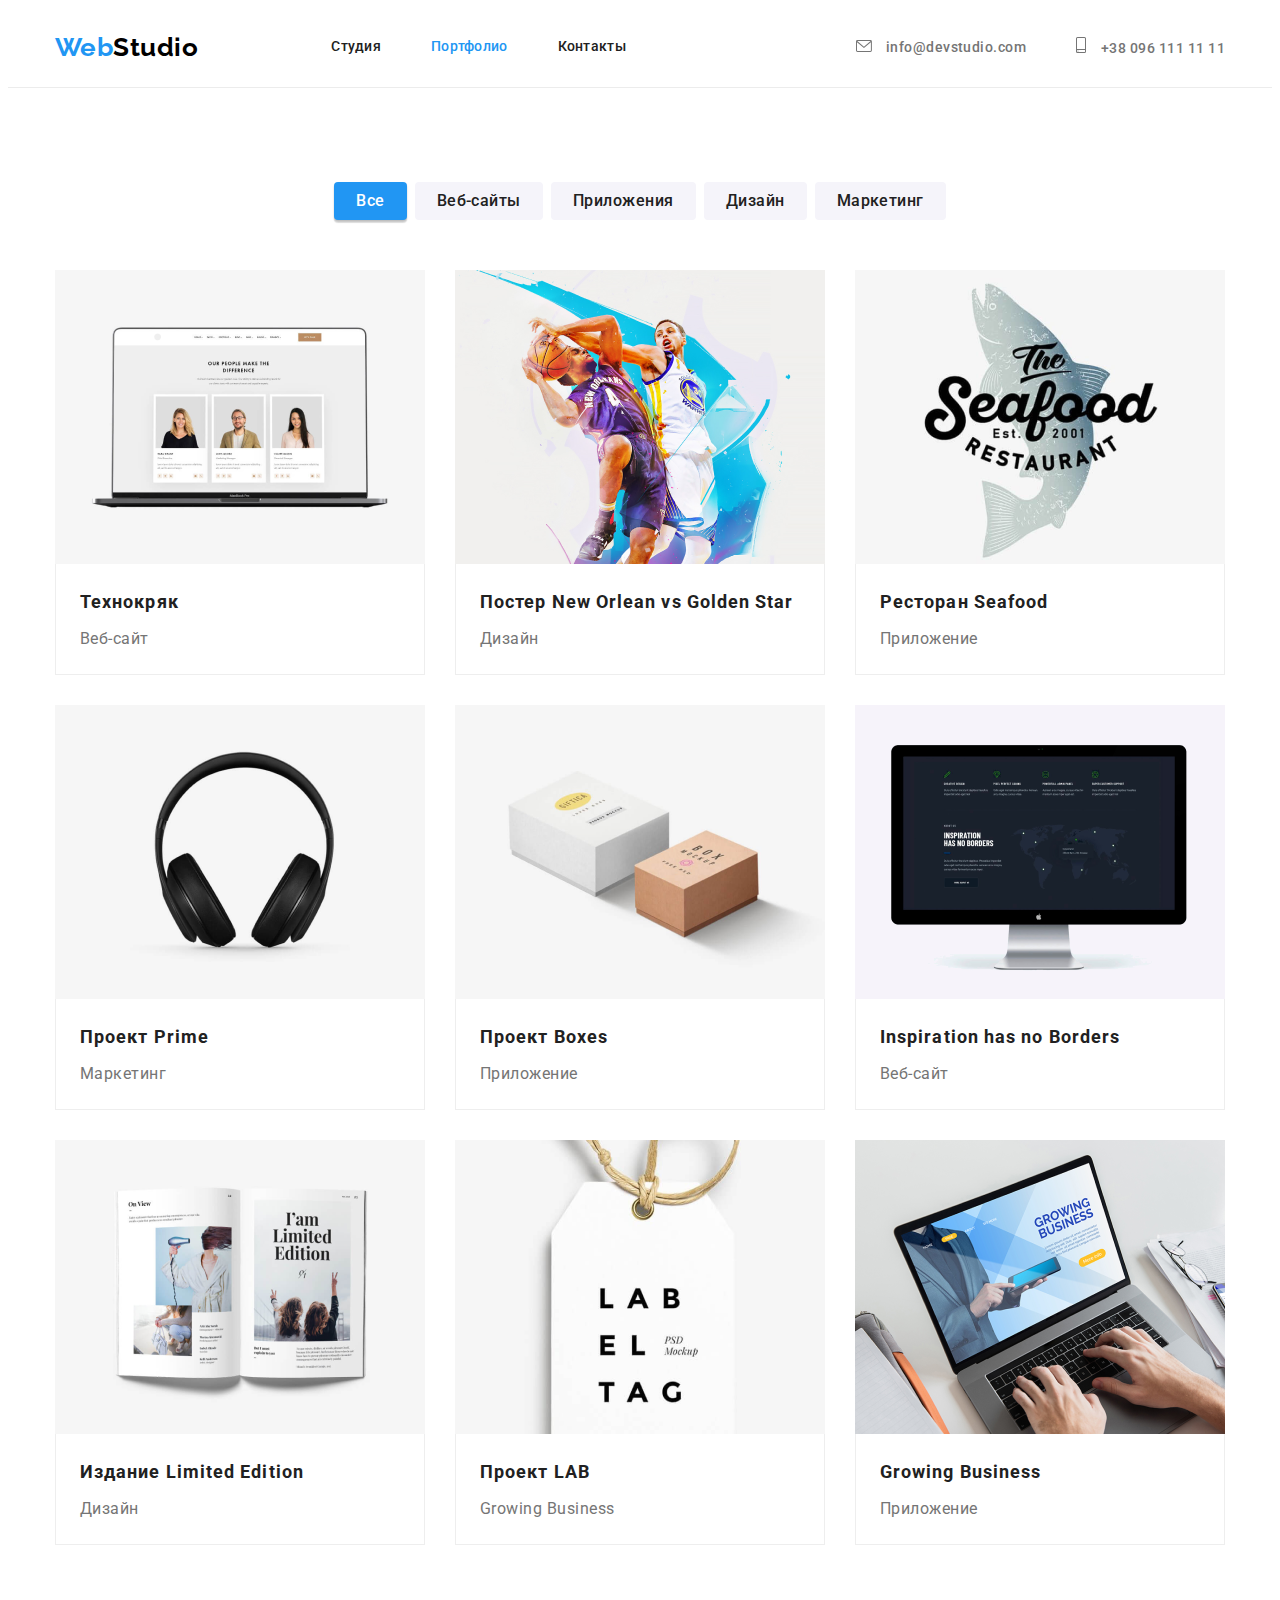
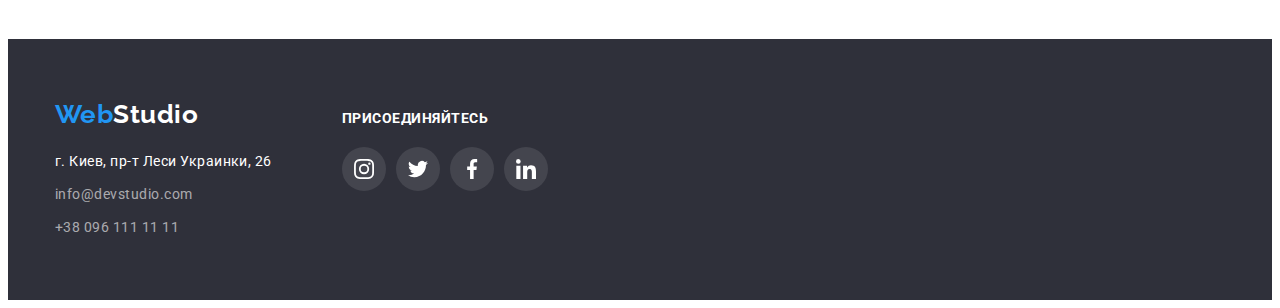
==== portfolio.html @ 97b9b70c "clone" ====
<!DOCTYPE html>
<html lang="uk">
  <head>
    <meta charset="UTF-8" />
    <meta http-equiv="X-UA-Compatible" content="IE=edge" />
    <meta name="viewport" content="width=device-width, initial-scale=1.0" />
    <title>Портфолио</title>
    <link rel="preconnect" href="https://fonts.googleapis.com" />
    <link rel="preconnect" href="https://fonts.gstatic.com" crossorigin />
    <link
      href="https://fonts.googleapis.com/css2?family=Raleway:wght@700&family=Roboto:wght@400;500;700&display=swap"
      rel="stylesheet"
    />
    <link
      rel="stylesheet"
      href="https://cdnjs.cloudflare.com/ajax/libs/modern-normalize/1.1.0/modern-normalize.min.css"
      integrity="sha512-wpPYUAdjBVSE4KJnH1VR1HeZfpl1ub8YT/NKx4PuQ5NmX2tKuGu6U/JRp5y+Y8XG2tV+wKQpNHVUX03MfMFn9Q=="
      crossorigin="anonymous"
      referrerpolicy="no-referrer"
    />
    <link rel="stylesheet" href="./css/styles.css" />
  </head>
  <body>
    <header class="header">
      <div class="container">
        <nav class="nav">
          <a href="index.html" class="logo">
            <span class="logo-item1">Web</span
            ><span class="logo-item2">Studio</span></a
          >
          <ul class="nav-list">
            <li class="site-nav">
              <a class="link" href="index.html">Студия </a>
            </li>
            <li class="site-nav">
              <a class="link current" href="portfolio.html">Портфолио </a>
            </li>
            <li class="site-nav">
              <a class="link" href="#">Контакты </a>
            </li>
          </ul>
        </nav>
        <nav class="nav-contacts">
          <ul class="contacts-list">
            <li class="site-contacts">
              <a class="link-mail" href="mailto:info@devstudio.com">
                <svg class="icon-envelope">
                  <use href="./image/symbol-defs.svg#icon-envelope"></use>
                </svg>
                info@devstudio.com
              </a>
            </li>
            <li class="site-contacts">
              <svg class="icon-smartphone">
                <use href="./image/symbol-defs.svg#icon-smartphone"></use>
              </svg>
              <a class="link-tel" href="tel:+380961111111">+38 096 111 11 11</a>
            </li>
          </ul>
        </nav>
      </div>
    </header>
    <main>
      <section class="section nav-buttons">
        <div class="container portfolio-container">
          <h1 class="text-hidden">Список</h1>
          <ul class="nav-buttons-list">
            <li class="site-nav-button">
              <button class="button button-current" type="button">Все</button>
            </li>
            <li class="site-nav-button">
              <button class="button" type="button">Веб-сайты</button>
            </li>
            <li class="site-nav-button">
              <button class="button" type="button">Приложения</button>
            </li>
            <li class="site-nav-button">
              <button class="button" type="button">Дизайн</button>
            </li>
            <li class="site-nav-button">
              <button class="button" type="button">Маркетинг</button>
            </li>
          </ul>

          <h2 class="text-hidden">Описание</h2>
          <ul class="portfolio-cards">
            <li class="card">
              <img src="./image/image1.png" alt="Веб-сайт Технокряк" />

              <div class="text-decor-card">
                <h3 class="portfolio-text-title">Технокряк</h3>
                <p class="portfolio-text">Веб-сайт</p>
              </div>
            </li>
            <li class="card">
              <img
                src="./image/image2.png"
                alt="Дизайн Постер New Orlean vs Golden Star"
              />
              <div class="text-decor-card">
                <h3 class="portfolio-text-title">
                  Постер New Orlean vs Golden Star
                </h3>
                <p class="portfolio-text">Дизайн</p>
              </div>
            </li>
            <li class="card">
              <img src="./image/image3.png" alt="Приложение Ресторан Seafood" />
              <div class="text-decor-card">
                <h3 class="portfolio-text-title">Ресторан Seafood</h3>
                <p class="portfolio-text">Приложение</p>
              </div>
            </li>
            <li class="card">
              <img src="./image/image4.png" alt="Маркетинг Проект Prime" />
              <div class="text-decor-card">
                <h3 class="portfolio-text-title">Проект Prime</h3>
                <p class="portfolio-text">Маркетинг</p>
              </div>
            </li>
            <li class="card">
              <img src="./image/image5.png" alt="Приложение Проект Boxes" />
              <div class="text-decor-card">
                <h3 class="portfolio-text-title">Проект Boxes</h3>
                <p class="portfolio-text">Приложение</p>
              </div>
            </li>
            <li class="card">
              <a href="#">
                <img
                  src="./image/image6.png"
                  alt="Веб-сайт Inspiration has no Borders"
              /></a>
              <div class="text-decor-card">
                <h3 class="portfolio-text-title">Inspiration has no Borders</h3>
                <p class="portfolio-text">Веб-сайт</p>
              </div>
            </li>
            <li class="card">
              <img
                src="./image/image7.png"
                alt="Дизайн Издание Limited Edition"
              />
              <div class="text-decor-card">
                <h3 class="portfolio-text-title">Издание Limited Edition</h3>
                <p class="portfolio-text">Дизайн</p>
              </div>
            </li>
            <li class="card">
              <img src="./image/image8.png" alt="Growing Business Проект LAB" />
              <div class="text-decor-card">
                <h3 class="portfolio-text-title">Проект LAB</h3>
                <p class="portfolio-text">Growing Business</p>
              </div>
            </li>
            <li class="card">
              <img src="./image/image9.png" alt="Приложение Growing Business" />
              <div class="text-decor-card">
                <h3 class="portfolio-text-title">Growing Business</h3>
                <p class="portfolio-text">Приложение</p>
              </div>
            </li>
          </ul>
        </div>
      </section>
    </main>
    <footer class="footer">
      <div class="container">
        <div class="link-adress-footer">
          <div class="address-footer">
            <a class="logo-footer" href="index.html">
              <span class="logo-item1">Web</span
              ><span class="logo-item3">Studio</span>
            </a>
            <address class="adress">
              <p class="text-adress">г. Киев, пр-т Леси Украинки, 26</p>
              <a class="link-mail-adress" href="mailto:info@devstudio.com"
                >info@devstudio.com</a
              >
              <a class="link-tel-adress" href="tel:+380961111111"
                >+38 096 111 11 11</a
              >
            </address>
          </div>
          <div class="links-cont">
            <h3 class="footer-links">присоединяйтесь</h3>
            <ul class="social-links-list-footer">
              <li>
                <a class="social-link-footer" href="#">
                  <svg class="icon-link-footer" width="20" height="20">
                    <use href="./image/symbol-defs.svg#icon-instagram"></use>
                  </svg>
                </a>
              </li>
              <li>
                <a class="social-link-footer" href="#">
                  <svg class="icon-link-footer" width="20" height="20">
                    <use href="./image/symbol-defs.svg#icon-twitter"></use>
                  </svg>
                </a>
              </li>
              <li>
                <a class="social-link-footer" href="#">
                  <svg class="icon-link-footer" width="20" height="20">
                    <use href="./image/symbol-defs.svg#icon-facebook"></use>
                  </svg>
                </a>
              </li>
              <li>
                <a class="social-link-footer" href="#">
                  <svg class="icon-link-footer" width="20" height="20">
                    <use href="./image/symbol-defs.svg#icon-linkedin"></use>
                  </svg>
                </a>
              </li>
            </ul>
          </div>
        </div>
      </div>
    </footer>
  </body>
</html>
---- css/styles.css ----
:root{
    --color-primary: #FFFFFF;
    --color-accent:  #2196F3;
    --color-background:#2F303A;
    --color-text:#212121;
    --color-btn-potf:#F5F4FA;
    --font-family-: 'Raleway', sans-serif;
    --font-family: 'Roboto', sans-serif;
    --card-set-gap: 30px;
}

body{
        color:var(--color-text);
        font-family: 'Roboto';
        font-weight: 500;
        font-size: 16px;
        line-height: 1.19;
        letter-spacing: 0.03em;
}
html {
    box-sizing: border-box;
}

*,
*::after,
*::before {
    box-sizing: inherit;
}
/* Стили для обнуления верхних отступов у элементов */
h1,
h2,
h3,
h4,
h5,
h6,
p {
    margin-top: 0;
}
/* Класс для обнуления базовых свойств у списков (ul) */
.nav-text-list {
    list-style: none;
    padding-left: 0;
    margin:0px;
}
/* /* Свойства для корректного отображения картинок */ 
img {
    display: block;
    max-width: 100%;
    height: auto;
    margin: 0px;
}
.container {
    width: 1200px;
    margin-left: auto;
    margin-right: auto;
    padding-left: 15px;
    padding-right: 15px;
    
    display: flex;
    align-items: center;
    flex-wrap: wrap;
       
}

.header{
    border-bottom: 1px solid #ECECEC;
}

     .nav, 
     .nav-contacts{
        display: flex;
        align-items: center;
        padding-top: 24px;
        padding-bottom: 24px;
     }
        
         
     
/* logo */
.logo{
    display: flex;
    justify-content:flex-start;

    font-size: 26px;
    font-family: 'Raleway', sans-serif;
    font-weight: 700;
    line-height: 1.19;
    text-decoration: none;
}

.logo-item1{ 
    color: #2196F3;
}
.logo-item2{
    color: #000000;
}
/* header-list */
ul {
    list-style: none;
}
.link {
        color: inherit;
        text-decoration: none;
}
.nav .current,
.link:hover,
.link:focus {
    color: var(--color-accent);
}


.nav-list {
     display: flex;
     flex-direction: row;    
     margin-left: 93px;
     margin-top: 0px;
     margin-bottom: 0px;

     font-size: 14px;
     line-height: 1.14;
     letter-spacing: 0.02em;
   }
   .site-nav{
   margin-right: 50px;
   display: flex;
   align-items: center;
   padding: 0px;
   }
   .link{
    display:flex;
    align-items: center;
   }
   .nav-list .site-nav + .site-nav{
    margin-right: 50px;
   }
   

   .nav-contacts{
    margin-left: auto;
   }
   .contacts-list{
    display: flex;
    margin: 0px;
    padding: 0px;
   }
   .contacts-list .site-contacts+.site-contacts{
    margin-left: 50px;
   }
   
   .icon-envelope{
    display: inline;
    margin-right: 10px;
    fill:rgba(117, 117, 117, 1); 
    
    width: 16px;
    height: 12px;
   }
   .icon-smartphone{
    width: 10px;
    height: 16px;
    margin-right: 10px;
    display: inline;
    fill: rgba(117, 117, 117, 1);
    cursor: pointer;
   }      

 .link-mail, 
 .link-tel {
    color: #757575;
    text-decoration: none;
    font-size: 14px;
   
}


.site-contacts:hover,
.link-mail:hover,
.link-tel:hover,
.link-mail:focus,
.link-tel:focus {
    color: var(--color-accent);
}
.nav-contacts .icon-envelope{
    fill: currentColor;

}
.nav-contacts:hover .icon-smartphone {
    fill: currentColor;
}







/* section-1 */


.hero-section{
    display: block;
    padding-top: 200px;
    padding-bottom: 200px;
    margin: 0 auto;
    
    text-align: center;
    background-color: #C4C4C4;
    max-width: 1600px;
    height: 600px;
    background-image: linear-gradient(to left, rgba(47, 48, 58, 0.4), rgba(47, 48, 58, 0.4)),
                    url(../image/Img-hero.jpg);
    background-repeat: no-repeat;
    background-position: center;
}
.hero-text{
    margin: auto;
    margin-bottom: 30px;
    color:var(--color-primary);
    font-weight: 900;
    font-size: 44px;
    line-height: 1.36;
    
    text-transform: uppercase;
    letter-spacing: 0.06em;
}

    
.button-hero
{ 
    text-align: center;
    border-radius: 4px;
    padding: 10px 32px;
    background-color: var(--color-accent);
    color: var(--color-primary);
    font-weight: 700;
    font-size: 16px;
    line-height: 1.875;
    letter-spacing: 0.06em;
    
    border:var(--color-accent);
    cursor: pointer;
    box-shadow: 0px 4px 4px rgba(0, 0, 0, 0.15);
   
}

 
 /* section-2 */
 .section{
    padding-top: 94px;
    padding-bottom: 94px;
 } 
 .feature-list{
    display: flex;
    padding: 0px;
    padding-bottom: 30px;
    margin: 0;
    
    justify-content: center;
 }
 .feature{
    display: inline-flex;
    justify-content: center;
   
    align-items: center;
    width: 270px;
    height: 120px;
    background-color: rgba(245, 244, 250, 1);
 }
  .feature-list .feature1:last-child{
    margin-right: 0px;
  }
  
.feature-icon{
    display: inline-flex;
    
    width: 70px;
    height: 70px;
}


 .dscr-page{
    padding-top: 0px;
 }
.text-hidden{
    display: none;
   margin: 0px;
}
.nav-text{
    display: flex;
    margin: 0px;
    padding: 0px;
    
}
.nav-text-list{
    margin-right: 30px;
    min-width: 270px;
}
.nav-text .nav-text-list:last-child{
    margin-right: 0px;
}
.text-title{
    margin-top: 30px;
    margin-bottom: 10px;
    font-weight: 700;
    font-size: 14px;
    line-height: 1.14;
    letter-spacing: 0.03em;
    text-transform: uppercase;

}
.text{
    margin-bottom: 0px;
    font-weight: 400;
    font-size: 14px;
    line-height: 1.71;
    letter-spacing: 0.03em;
    color: #757575;;
}
.description{
    display: flex;
    margin: 0px;
    padding-left: 0px ;
}
.description-img{
    min-width: 370px;
    margin-right: 30px;
}
.description .description-img:last-child{
    margin: 0px;
}
/* section-3 our team */
.team-section{
    background: #F5F4FA;
}
.team-list{
    display: flex;
    margin: 0px;
    padding: 0px;
    text-align:center;
}
.team-member{
    width: 270px;
    margin-right: 30px;
    background-color: var(--color-primary);
    box-shadow:
     0px 1px 3px rgba(0, 0, 0, 0.12),
     0px 1px 1px rgba(0, 0, 0, 0.14), 
     0px 2px 1px rgba(0, 0, 0, 0.2);
    border-radius: 0px 0px 4px 4px;
}

.team-list .team-member:last-child{
    margin-right: 0px;
}

.text-box{
    margin-bottom: 50px;
    margin-left: auto;
    margin-right: auto;
    font-weight: 700;
    font-size: 36px;
    line-height: 1.16;
    text-align: center;
    letter-spacing: 0.03em;
}
.box{
    padding-top: 30px;
    padding-bottom:16px;
}
.text-box-title{
    margin-bottom: 10px;
    font-weight: 500;
    font-size: 16px;
    line-height: 1.187;
    letter-spacing: 0.03em;
}
.text-box-title >.text {
    margin-bottom: 30px;
}
.text{
    margin-bottom: 16px;
}

.social-links{
    display: flex;
    justify-content: center;
    padding: 0px;
    
        
 }
 /* социальные сети инста,твит... */
 .icon-list{
    margin-right: 10px;

 }
.social-link-icon{
    display: flex;
    justify-content: center;
    align-items: center;
    border: none;
    border-radius: 50%;
    padding: 0px;
    width: 44px;
    height: 44px;
    background-color: #FFFFFF;
}
.social-links{
    padding-left: 32px;
    padding-right: 32px;
}
 .icon-link{
    display: inline-block;
    width: 20px;
    height: 20px;
    fill:#AFB1B8;
}
.social-link-icon:hover,
.social-link-icon:focus{
background-color: var(--color-accent);
    outline: none;
}


.social-link-icon:hover .icon-link {
     fill:#FFFFFF;

 }
 .social-link-icon:focus .icon-link{
    fill: #FFFFFF;
 }
/* НАШИ КЛИЕНТЫ */

.clients{
    display: flex;
    justify-content: center;
}
.client-list{
    display: flex;
    margin: 0;
    padding: 0;
   
}
 .client-list>.icon-list{
    margin-right: 30px;
}
.icon-link-client{
    display: inline-block;
    justify-content: center;
    border:1px solid rgba(175, 177, 184, 1);
    border-radius: 4px;
   
    width: 170px;
    height: 92px;

}
.icon-client{
    width: 106px;
    height: 60px;
    margin: 16px 32px;
    fill: #AFB1B8;
   
}
.icon-link-client:hover,
.icon-link-client:focus{
    background-color: #FFFFFF;
    cursor: pointer;
    border-color: #2196F3;
    outline: none;
}
.icon-link-client:hover .icon-client,
.icon-link-client:focus .icon-client{
    fill: var(--color-accent);
    cursor: pointer;
    
}


/* Footer */


.link-adress-footer{
    display: flex;
    align-items: baseline;
}

.address-footer{
    
        margin-right: 70px;
}


footer {
    background-color: var(--color-background);
    padding-top: 60px;
    padding-bottom: 60px;
}


/* logo-footer */
.logo-footer{
    display: inline-block;
    margin-bottom: 20px;
    text-decoration:none;
    font-family: 'Raleway',sans-serif;
    font-weight: 700;
    font-size: 26px;
    line-height: 1.19;
}

.logo-item3 {
    color: var(--color-primary)
}

.text-adress, 
.link-mail-adress,
.link-tel-adress{
    display: block;
    margin-bottom: 9px;
    text-decoration: none;
    color: rgba(255, 255, 255, 0.6);
    font-style: normal;
    font-weight: 400;
    font-size: 14px;
    line-height: 1.71; 
}
.text-adress{
    color: var(--color-primary);
}
.link-tel-adress{
    margin-bottom: 0px;
}
.text-adress:hover,
.link-mail-adress:hover,
.link-tel-adress:hover
.text-adress:focus,
.link-mail-adress:focus,
.link-tel-adress:focus{
     color: var(--color-accent);
}

.footer-links{
         
       
        font-style: normal;
        font-weight: 700;
        font-size: 14px;
        line-height: 1,14;
        text-transform: uppercase;
        margin-bottom: 20px;
        color: #FFFFFF;
}
.social-links-list-footer{
    display: flex;
    text-align: center;
    margin: 0px;
    padding: 0px;
}

.social-link-footer{
            display: flex;
            justify-content: center;
            margin-right: 10px;
            align-items: center;
            border: none;
            border-radius: 50%;
            padding: 0px;
            width: 44px;
            height: 44px;
            
            background-color: rgba(255, 255, 255, 10%);
            
}


.icon-link-footer{
    display: inline-block;
    width: 20px;
    height: 20px;
    fill: var(--color-primary);
}

.social-link-footer:hover,
.social-link-footer:focus {
    background-color: var(--color-accent);
    cursor: pointer;
    outline: none;
}


/* Portfolio buttons СТОРІНКА ПОРТФОЛІО */
.portfolio-container{
    display: flex;
    flex-wrap: wrap;
}
.nav-buttons-list{
    display: flex;
    margin-bottom: 50px;
    margin-left: auto;
    margin-right: auto;
    margin-top: 0px;
    padding: 0px;
}


.site-nav-button{
    margin-right: 8px;
}
.nav-buttons-list .site-nav-button:last-child{
    margin-right: 0px;
}

 .button{
    padding: 6px 22px;
     color: var(--color-text);
     font-family: 'Roboto';
     font-weight: 500;
     font-size: 16px;
     line-height: 1.625;
     text-align: center;
     letter-spacing: 0.03em;
     background-color: var(--color-btn-potf);
     border: none;
     border-radius: 4px;
     
 }
 
 .button-current {
    background-color:var(--color-accent);
    color: var(--color-primary);
    box-shadow: 0px 3px 1px rgba(0, 0, 0, 0.1),
     0px 1px 2px rgba(0, 0, 0, 0.08),
      0px 2px 2px rgba(0, 0, 0, 0.12);
 }
 
 
 .button:hover,
 .button:focus{
    background-color: var(--color-accent);
    color: var(--color-primary);
    filter: drop-shadow(0px 4px 4px rgba(0, 0, 0, 0.25));
    cursor: pointer;
 }

.portfolio-cards{
        margin: 0;
        list-style: none;
        padding: 0px;
        display: flex;
        flex-wrap: wrap;
        margin-left: calc(-1 * var(--card-set-gap));
        margin-top: calc(-1 * var(--card-set-gap));
       
}

.portfolio-cards > .card {
    width: 370px;
    flex-basis: calc(100% / 3 - var(--card-set-gap));
    margin-left: var(--card-set-gap);
    margin-top: var(--card-set-gap);
  
    
 }
   

.text-decor-card{
    width: 370px;
    padding: 20px 24px;
    margin-right: 0px;
    border-bottom:1px solid rgba(238, 238, 238, 1);
    border-right:1px solid rgba(238, 238, 238, 1) ;
    border-left:1px solid rgba(238, 238, 238, 1) ;
    
    }

.portfolio-text-title{
        margin-bottom: 4px;
        font-family: 'Roboto';
        font-style: normal;
        font-weight: 700;
        font-size: 18px;
        line-height: 2;
        letter-spacing: 0.06em;
        color: #212121;
}
.portfolio-text{
        margin-bottom: 0px;
        font-family: 'Roboto';
        font-style: normal;
        font-weight: 400;
        font-size: 16px;
        line-height: 1.875;
        letter-spacing: 0.03em;
        color: #757575;
}
  .portfolio-cards .card:hover{
    
    box-shadow:
     0px 1px 1px rgba(0, 0, 0, 0.12), 
    0px 4px 4px rgba(0, 0, 0, 0.06),
     1px 4px 6px rgba(0, 0, 0, 0.16);
  }
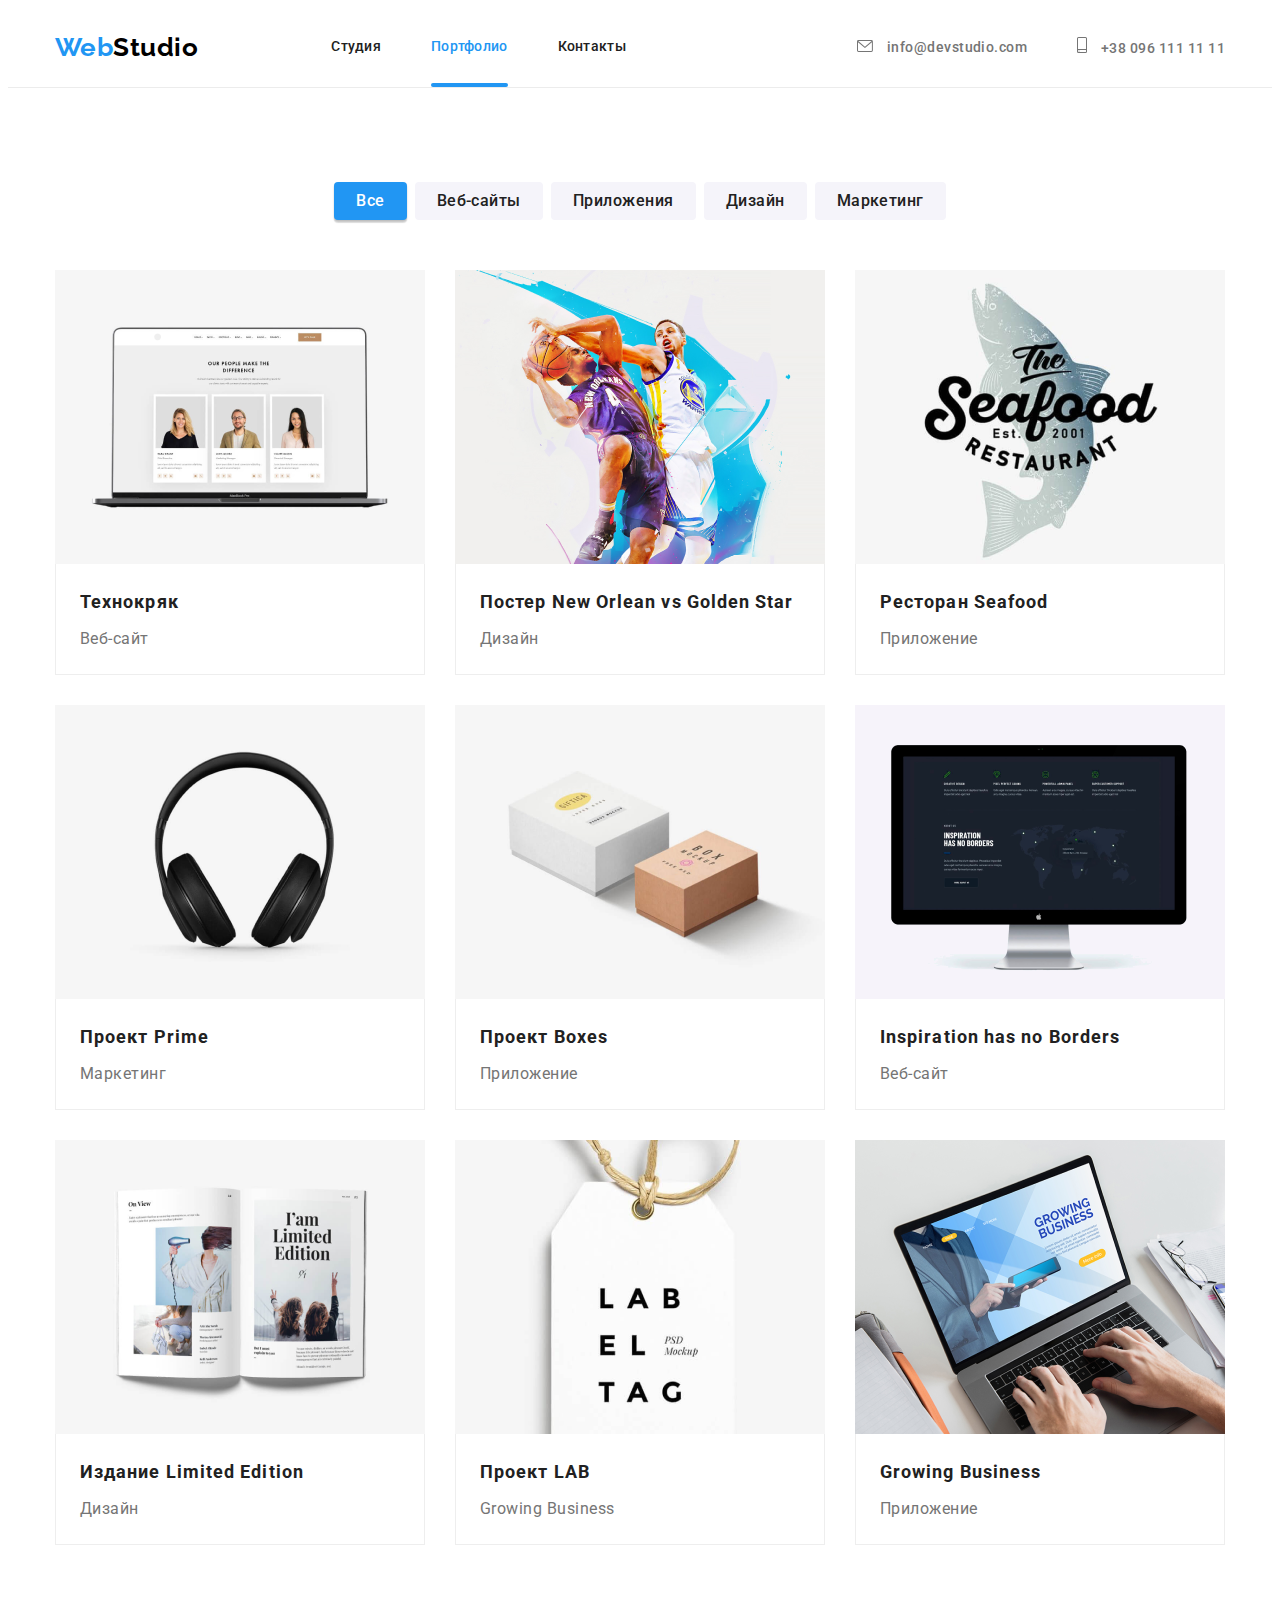
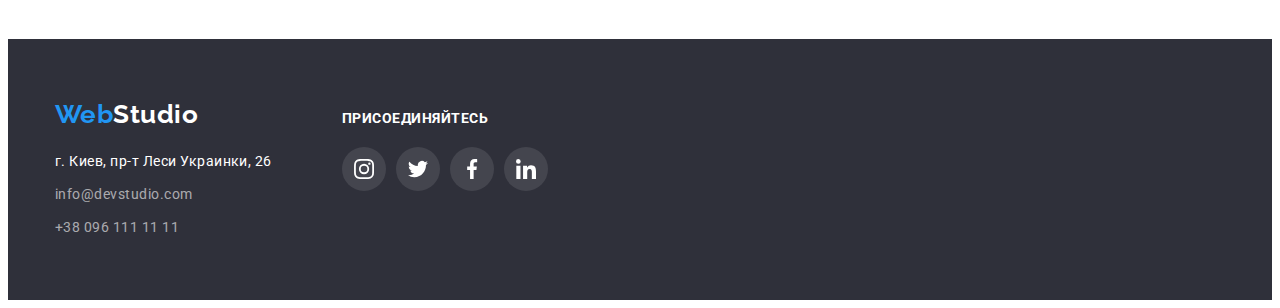
==== commit 5879619a: "hw-5" ====
--- a/portfolio.html
+++ b/portfolio.html
@@ -51,10 +51,12 @@
               </a>
             </li>
             <li class="site-contacts">
-              <svg class="icon-smartphone">
-                <use href="./image/symbol-defs.svg#icon-smartphone"></use>
-              </svg>
-              <a class="link-tel" href="tel:+380961111111">+38 096 111 11 11</a>
+              <a class="link-tel" href="tel:+380961111111">
+                <svg class="icon-smartphone">
+                  <use href="./image/symbol-defs.svg#icon-smartphone"></use>
+                </svg>
+                +38 096 111 11 11</a
+              >
             </li>
           </ul>
         </nav>
@@ -85,80 +87,171 @@
           <h2 class="text-hidden">Описание</h2>
           <ul class="portfolio-cards">
             <li class="card">
-              <img src="./image/image1.png" alt="Веб-сайт Технокряк" />
+              <a class="card-link" href="#">
+                <div class="overlay-card">
+                  <img src="./image/image1.png" alt="Веб-сайт Технокряк" />
 
+                  <p class="overlay-text">
+                    Ресурс предлагает комплексные предложения с разным уровнем
+                    функционала и сервисов. Все это позволит посетителю получить
+                    исчерпывающие сведения о компании или частном лице.
+                  </p>
+                </div>
+              </a>
               <div class="text-decor-card">
                 <h3 class="portfolio-text-title">Технокряк</h3>
                 <p class="portfolio-text">Веб-сайт</p>
               </div>
             </li>
             <li class="card">
-              <img
-                src="./image/image2.png"
-                alt="Дизайн Постер New Orlean vs Golden Star"
-              />
-              <div class="text-decor-card">
-                <h3 class="portfolio-text-title">
-                  Постер New Orlean vs Golden Star
-                </h3>
-                <p class="portfolio-text">Дизайн</p>
-              </div>
-            </li>
-            <li class="card">
-              <img src="./image/image3.png" alt="Приложение Ресторан Seafood" />
-              <div class="text-decor-card">
-                <h3 class="portfolio-text-title">Ресторан Seafood</h3>
-                <p class="portfolio-text">Приложение</p>
-              </div>
-            </li>
-            <li class="card">
-              <img src="./image/image4.png" alt="Маркетинг Проект Prime" />
-              <div class="text-decor-card">
-                <h3 class="portfolio-text-title">Проект Prime</h3>
-                <p class="portfolio-text">Маркетинг</p>
-              </div>
-            </li>
-            <li class="card">
-              <img src="./image/image5.png" alt="Приложение Проект Boxes" />
-              <div class="text-decor-card">
-                <h3 class="portfolio-text-title">Проект Boxes</h3>
-                <p class="portfolio-text">Приложение</p>
-              </div>
-            </li>
-            <li class="card">
-              <a href="#">
-                <img
-                  src="./image/image6.png"
-                  alt="Веб-сайт Inspiration has no Borders"
-              /></a>
-              <div class="text-decor-card">
-                <h3 class="portfolio-text-title">Inspiration has no Borders</h3>
-                <p class="portfolio-text">Веб-сайт</p>
-              </div>
-            </li>
-            <li class="card">
-              <img
-                src="./image/image7.png"
-                alt="Дизайн Издание Limited Edition"
-              />
-              <div class="text-decor-card">
-                <h3 class="portfolio-text-title">Издание Limited Edition</h3>
-                <p class="portfolio-text">Дизайн</p>
-              </div>
-            </li>
-            <li class="card">
-              <img src="./image/image8.png" alt="Growing Business Проект LAB" />
-              <div class="text-decor-card">
-                <h3 class="portfolio-text-title">Проект LAB</h3>
-                <p class="portfolio-text">Growing Business</p>
-              </div>
-            </li>
-            <li class="card">
-              <img src="./image/image9.png" alt="Приложение Growing Business" />
-              <div class="text-decor-card">
-                <h3 class="portfolio-text-title">Growing Business</h3>
-                <p class="portfolio-text">Приложение</p>
-              </div>
+              <a class="card-link" href="#">
+                <div class="overlay-card">
+                  <img
+                    src="./image/image2.png"
+                    alt="Дизайн Постер New Orlean vs Golden Star"
+                  />
+                  <p class="overlay-text">
+                    Ресурс предлагает комплексные предложения с разным уровнем
+                    функционала и сервисов. Все это позволит посетителю получить
+                    исчерпывающие сведения о компании или частном лице.
+                  </p>
+                </div>
+                <div class="text-decor-card">
+                  <h3 class="portfolio-text-title">
+                    Постер New Orlean vs Golden Star
+                  </h3>
+                  <p class="portfolio-text">Дизайн</p>
+                </div>
+              </a>
+            </li>
+            <li class="card">
+              <a class="card-link" href="#">
+                <div class="overlay-card">
+                  <img
+                    src="./image/image3.png"
+                    alt="Приложение Ресторан Seafood"
+                  />
+                  <p class="overlay-text">
+                    Ресурс предлагает комплексные предложения с разным уровнем
+                    функционала и сервисов. Все это позволит посетителю получить
+                    исчерпывающие сведения о компании или частном лице.
+                  </p>
+                </div>
+                <div class="text-decor-card">
+                  <h3 class="portfolio-text-title">Ресторан Seafood</h3>
+                  <p class="portfolio-text">Приложение</p>
+                </div>
+              </a>
+            </li>
+            <li class="card">
+              <a class="card-link" href="#">
+                <div class="overlay-card">
+                  <img src="./image/image4.png" alt="Маркетинг Проект Prime" />
+                  <p class="overlay-text">
+                    Ресурс предлагает комплексные предложения с разным уровнем
+                    функционала и сервисов. Все это позволит посетителю получить
+                    исчерпывающие сведения о компании или частном лице.
+                  </p>
+                </div>
+                <div class="text-decor-card">
+                  <h3 class="portfolio-text-title">Проект Prime</h3>
+                  <p class="portfolio-text">Маркетинг</p>
+                </div>
+              </a>
+            </li>
+            <li class="card">
+              <a class="card-link" href="#">
+                <div class="overlay-card">
+                  <img src="./image/image5.png" alt="Приложение Проект Boxes" />
+                  <p class="overlay-text">
+                    Ресурс предлагает комплексные предложения с разным уровнем
+                    функционала и сервисов. Все это позволит посетителю получить
+                    исчерпывающие сведения о компании или частном лице.
+                  </p>
+                </div>
+                <div class="text-decor-card">
+                  <h3 class="portfolio-text-title">Проект Boxes</h3>
+                  <p class="portfolio-text">Приложение</p>
+                </div>
+              </a>
+            </li>
+            <li class="card">
+              <a class="card-link" href="#">
+                <div class="overlay-card">
+                  <img
+                    src="./image/image6.png"
+                    alt="Веб-сайт Inspiration has no Borders"
+                  />
+                  <p class="overlay-text">
+                    Ресурс предлагает комплексные предложения с разным уровнем
+                    функционала и сервисов. Все это позволит посетителю получить
+                    исчерпывающие сведения о компании или частном лице.
+                  </p>
+                </div>
+                <div class="text-decor-card">
+                  <h3 class="portfolio-text-title">
+                    Inspiration has no Borders
+                  </h3>
+                  <p class="portfolio-text">Веб-сайт</p>
+                </div>
+              </a>
+            </li>
+            <li class="card">
+              <a class="card-link" href="#">
+                <div class="overlay-card">
+                  <img
+                    src="./image/image7.png"
+                    alt="Дизайн Издание Limited Edition"
+                  />
+                  <p class="overlay-text">
+                    Ресурс предлагает комплексные предложения с разным уровнем
+                    функционала и сервисов. Все это позволит посетителю получить
+                    исчерпывающие сведения о компании или частном лице.
+                  </p>
+                </div>
+                <div class="text-decor-card">
+                  <h3 class="portfolio-text-title">Издание Limited Edition</h3>
+                  <p class="portfolio-text">Дизайн</p>
+                </div>
+              </a>
+            </li>
+            <li class="card">
+              <a class="card-link" href="#">
+                <div class="overlay-card">
+                  <img
+                    src="./image/image8.png"
+                    alt="Growing Business Проект LAB"
+                  />
+                  <p class="overlay-text">
+                    Ресурс предлагает комплексные предложения с разным уровнем
+                    функционала и сервисов. Все это позволит посетителю получить
+                    исчерпывающие сведения о компании или частном лице.
+                  </p>
+                </div>
+                <div class="text-decor-card">
+                  <h3 class="portfolio-text-title">Проект LAB</h3>
+                  <p class="portfolio-text">Growing Business</p>
+                </div>
+              </a>
+            </li>
+            <li class="card">
+              <a class="card-link" href="#">
+                <div class="overlay-card">
+                  <img
+                    src="./image/image9.png"
+                    alt="Приложение Growing Business"
+                  />
+                  <p class="overlay-text">
+                    Ресурс предлагает комплексные предложения с разным уровнем
+                    функционала и сервисов. Все это позволит посетителю получить
+                    исчерпывающие сведения о компании или частном лице.
+                  </p>
+                </div>
+                <div class="text-decor-card">
+                  <h3 class="portfolio-text-title">Growing Business</h3>
+                  <p class="portfolio-text">Приложение</p>
+                </div>
+              </a>
             </li>
           </ul>
         </div>
--- a/css/styles.css
+++ b/css/styles.css
@@ -7,6 +7,7 @@
     --font-family-: 'Raleway', sans-serif;
     --font-family: 'Roboto', sans-serif;
     --card-set-gap: 30px;
+    --transition: 250ms cubic-bezier(0.4, 0, 0.2, 1);
 }
 
 body{
@@ -74,7 +75,9 @@
         padding-bottom: 24px;
      }
         
-         
+  .nav{
+    position: relative;
+  }
      
 /* logo */
 .logo{
@@ -101,6 +104,7 @@
 .link {
         color: inherit;
         text-decoration: none;
+        transition: color var(--transition);
 }
 .nav .current,
 .link:hover,
@@ -108,6 +112,20 @@
     color: var(--color-accent);
 }
 
+.site-nav{
+    position: relative;
+}
+.site-nav .current::after{
+    content: "";
+    position: absolute;
+    bottom: -32px;
+    left: 0px;
+    width: 100%;
+    height: 4px;
+    
+    background: #2196F3;
+    border-radius: 2px;
+}
 
 .nav-list {
      display: flex;
@@ -154,6 +172,7 @@
     
     width: 16px;
     height: 12px;
+    transition: fill var(--transition);
    }
    .icon-smartphone{
     width: 10px;
@@ -162,6 +181,7 @@
     display: inline;
     fill: rgba(117, 117, 117, 1);
     cursor: pointer;
+    transition: fill var(--transition);
    }      
 
  .link-mail, 
@@ -169,6 +189,7 @@
     color: #757575;
     text-decoration: none;
     font-size: 14px;
+    transition: color var(--transition);
    
 }
 
@@ -184,7 +205,7 @@
     fill: currentColor;
 
 }
-.nav-contacts:hover .icon-smartphone {
+.nav-contacts .icon-smartphone {
     fill: currentColor;
 }
 
@@ -322,11 +343,34 @@
     padding-left: 0px ;
 }
 .description-img{
+    position: relative;
     min-width: 370px;
     margin-right: 30px;
 }
 .description .description-img:last-child{
     margin: 0px;
+}
+.box-dscr{
+    position:absolute;
+    bottom: 0px;
+    width: 100%;
+    display: flex;
+    align-items: center;
+    justify-content: center;
+    background-color:rgba(47, 48, 58, 0.8);
+    min-height: 70px;
+}
+.text-box-dscr{
+        margin: 0px;
+        font-family: 'Roboto';
+        font-style: normal;
+        font-weight: 700;
+        font-size: 14px;
+        line-height: 1.14;
+        text-align: center;
+        letter-spacing: 0.03em;
+        text-transform: uppercase;
+        color: var(--color-primary);
 }
 /* section-3 our team */
 .team-section{
@@ -365,7 +409,7 @@
 }
 .box{
     padding-top: 30px;
-    padding-bottom:16px;
+    padding-bottom:30px;
 }
 .text-box-title{
     margin-bottom: 10px;
@@ -403,6 +447,7 @@
     width: 44px;
     height: 44px;
     background-color: #FFFFFF;
+    transition:background-color var(--transition) ;
 }
 .social-links{
     padding-left: 32px;
@@ -413,6 +458,7 @@
     width: 20px;
     height: 20px;
     fill:#AFB1B8;
+    transition: fill var(--transition);
 }
 .social-link-icon:hover,
 .social-link-icon:focus{
@@ -444,21 +490,21 @@
     margin-right: 30px;
 }
 .icon-link-client{
-    display: inline-block;
+    display: flex;
     justify-content: center;
+    align-items: center;
+    width: 170px;
+    height: 92px;
     border:1px solid rgba(175, 177, 184, 1);
     border-radius: 4px;
-   
-    width: 170px;
-    height: 92px;
-
+    transition: border var(--transition);
 }
 .icon-client{
     width: 106px;
     height: 60px;
-    margin: 16px 32px;
+   
     fill: #AFB1B8;
-   
+   transition:fill var(--transition) ;
 }
 .icon-link-client:hover,
 .icon-link-client:focus{
@@ -522,16 +568,18 @@
     font-weight: 400;
     font-size: 14px;
     line-height: 1.71; 
+    transition: color var(--transition);
 }
 .text-adress{
     color: var(--color-primary);
-}
-.link-tel-adress{
+    cursor: pointer;
+}
+.link-tel-adress {
     margin-bottom: 0px;
 }
 .text-adress:hover,
 .link-mail-adress:hover,
-.link-tel-adress:hover
+.link-tel-adress:hover,
 .text-adress:focus,
 .link-mail-adress:focus,
 .link-tel-adress:focus{
@@ -544,7 +592,7 @@
         font-style: normal;
         font-weight: 700;
         font-size: 14px;
-        line-height: 1,14;
+        line-height: 1.14;
         text-transform: uppercase;
         margin-bottom: 20px;
         color: #FFFFFF;
@@ -568,7 +616,7 @@
             height: 44px;
             
             background-color: rgba(255, 255, 255, 10%);
-            
+            transition:background-color var(--transition) ;
 }
 
 
@@ -577,6 +625,7 @@
     width: 20px;
     height: 20px;
     fill: var(--color-primary);
+    transition:fill var(--transition) ;
 }
 
 .social-link-footer:hover,
@@ -611,17 +660,24 @@
 
  .button{
     padding: 6px 22px;
-     color: var(--color-text);
+     
      font-family: 'Roboto';
      font-weight: 500;
      font-size: 16px;
      line-height: 1.625;
      text-align: center;
      letter-spacing: 0.03em;
-     background-color: var(--color-btn-potf);
+     
      border: none;
      border-radius: 4px;
+    background-color: var(--color-btn-potf);
+    color: var(--color-text);
+
+    transition:background-color var(--transition),
+               filter var(--transition);
      
+ 
+  
  }
  
  .button-current {
@@ -630,6 +686,7 @@
     box-shadow: 0px 3px 1px rgba(0, 0, 0, 0.1),
      0px 1px 2px rgba(0, 0, 0, 0.08),
       0px 2px 2px rgba(0, 0, 0, 0.12);
+   
  }
  
  
@@ -660,7 +717,42 @@
   
     
  }
-   
+   .card-link{
+    text-decoration: none;
+    
+   }
+   .overlay-card{
+    position: relative;
+    overflow: hidden;
+   
+   }
+   .overlay-text{
+    margin: 0px;
+    align-items: center;
+    font-family: 'Roboto';
+    font-style: normal;
+    font-weight: 400;
+    font-size: 18px;
+    line-height: 1.56;
+    letter-spacing: 0.03em;
+
+     position: absolute;
+        width: 100%;
+        height: 100%;
+        top: 0;
+        left: 0;
+        padding: 63px 24px;
+        color: var(--color-primary);
+        background-color: rgba(33, 150, 243, 0.9);
+        transform: translateY(100%);
+        transition:transform var(--transition);
+        
+   }
+   .portfolio-cards .card:hover .overlay-text{
+    transform: translateY(0);
+   }
+    
+  
 
 .text-decor-card{
     width: 370px;
@@ -692,10 +784,62 @@
         letter-spacing: 0.03em;
         color: #757575;
 }
+        .portfolio-cards .card{
+            transition: box-shadow var(--transition);
+        }
   .portfolio-cards .card:hover{
-    
+   
     box-shadow:
      0px 1px 1px rgba(0, 0, 0, 0.12), 
     0px 4px 4px rgba(0, 0, 0, 0.06),
      1px 4px 6px rgba(0, 0, 0, 0.16);
+  }
+  /* модальне вікно */
+
+  .backdrop{
+    position: fixed;
+    top: 0;
+    left: 0;
+    width:100%;
+    height: 100%;
+    background-color:rgba(0, 0, 0, 0.2);
+    transition: opacity  var(--transition), visibility  var(--transition);
+   
+  }
+  .backdrop.is-hidden{
+    opacity: 0;
+    pointer-events: none;
+    visibility: hidden;
+  }
+  .modal{
+        position: absolute;
+        top: 50%;
+        left: 50%;
+        transform: translate(-50%, -50%);
+        
+    min-width: 528px;
+    min-height: 580px ;
+    
+    background-color: var(--color-primary);
+   
+  }
+  .button-close{
+    position: absolute;
+    top: 0;
+    right: 0;
+    background-color:1px solid rgba(0, 0, 0, 0.1);
+    border: none;
+    border-radius: 50%;
+    padding: 6px 6px;
+    height: 30px;
+    margin-top: 8px;
+    margin-right: 8px;
+    cursor: pointer;
+  }
+  .modal-icon{
+    fill: #000000;
+    align-items: center;
+    border: none;
+       
+      
   }